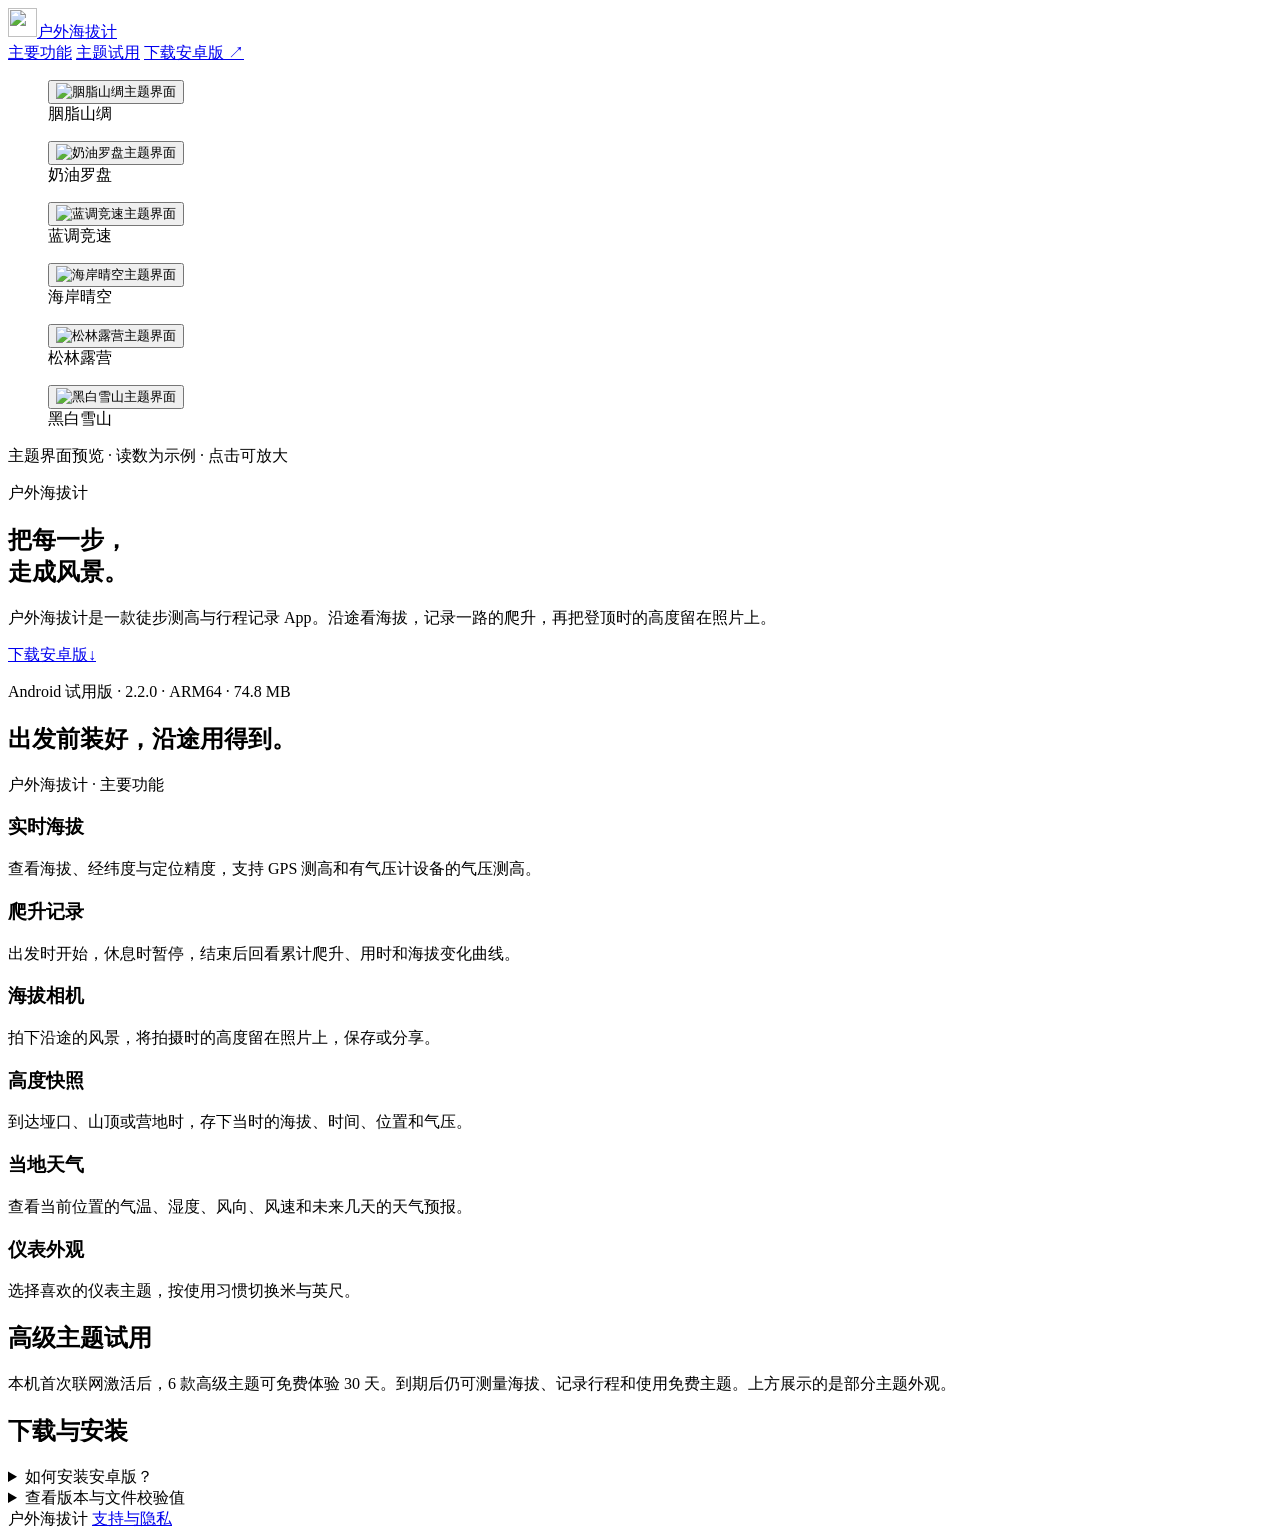
==== altitude/index.html @ b6ecfa99 "Add altitude Android download page" ====
<!doctype html>
<html lang="zh-CN"><head>
  <meta charset="utf-8">
  <meta name="viewport" content="width=device-width, initial-scale=1">
  <meta name="theme-color" content="#152823">
  <meta name="description" content="户外海拔计是一款徒步测高与行程记录 App。沿途看海拔，记录一路的爬升，再把登顶时的高度留在照片上。下载 Android 2.2.0 试用版。">
  <meta property="og:title" content="户外海拔计 · 把每一步，走成风景">
  <meta property="og:description" content="实时海拔、爬升记录、海拔相机，还有不同风格的仪表主题。">
  <meta property="og:image" content="https://support.huawuque.vip/altitude/app-icon.png">
  <meta property="og:url" content="https://support.huawuque.vip/altitude/">
  <link rel="canonical" href="https://support.huawuque.vip/altitude/">
  <link rel="icon" href="app-icon.png" type="image/png">
  <link rel="stylesheet" href="styles.css">
  <script src="page.js" defer=""></script>
  <title>户外海拔计 · 安卓版下载</title>
</head>
<body>
  <header class="wrap header">
    <a class="brand" href="./"><img src="app-icon.png" width="29" height="29" alt="">户外海拔计</a>
    <nav aria-label="页面导航">
      <a href="#features">主要功能</a>
      <a href="#trial">主题试用</a>
      <a href="#download">下载安卓版 ↗</a>
    </nav>
  </header>
  <section class="gallery" aria-label="六款主题预览">
    <div class="theme-scroll" tabindex="0" aria-label="主题预览，可左右滑动或使用方向键滚动">
      <div class="wrap themes">
            <figure>
              <button class="phone" type="button" aria-label="放大查看胭脂山绸主题">
                <img src="crimson.webp" alt="胭脂山绸主题界面" width="360" height="760">
              </button>
              <figcaption>胭脂山绸</figcaption>
            </figure>
            <figure>
              <button class="phone" type="button" aria-label="放大查看奶油罗盘主题">
                <img src="ivory.webp" alt="奶油罗盘主题界面" width="360" height="760">
              </button>
              <figcaption>奶油罗盘</figcaption>
            </figure>
            <figure>
              <button class="phone" type="button" aria-label="放大查看蓝调竞速主题">
                <img src="cobalt.webp" alt="蓝调竞速主题界面" width="360" height="760">
              </button>
              <figcaption>蓝调竞速</figcaption>
            </figure>
            <figure>
              <button class="phone" type="button" aria-label="放大查看海岸晴空主题">
                <img src="coast.webp" alt="海岸晴空主题界面" width="360" height="760">
              </button>
              <figcaption>海岸晴空</figcaption>
            </figure>
            <figure>
              <button class="phone" type="button" aria-label="放大查看松林露营主题">
                <img src="forest.webp" alt="松林露营主题界面" width="360" height="760">
              </button>
              <figcaption>松林露营</figcaption>
            </figure>
            <figure>
              <button class="phone" type="button" aria-label="放大查看黑白雪山主题">
                <img src="alpine.webp" alt="黑白雪山主题界面" width="360" height="760">
              </button>
              <figcaption>黑白雪山</figcaption>
            </figure>
      </div>
    </div>
    <p class="wrap gallery-note">主题界面预览 · 读数为示例 · 点击可放大</p>
  </section>
  <main class="wrap">
    <section class="hero" aria-labelledby="hero-title">
      <div class="title">
        <p class="eyebrow">户外海拔计</p>
        <h1 id="hero-title">把每一步，<br>走成风景。</h1>
      </div>
      <div class="intro">
        <p>户外海拔计是一款徒步测高与行程记录 App。沿途看海拔，记录一路的爬升，再把登顶时的高度留在照片上。</p>
        <a class="download" id="download" href="https://github.com/StarkYYYYY/mediatoolapp/releases/download/altitude-v2.2.0/altitude-arm64.apk">下载安卓版<span aria-hidden="true">↓</span></a>
        <p class="version">Android 试用版 · 2.2.0 · ARM64 · <span id="apk-size">74.8 MB</span></p>
        <p class="browser-hint" hidden="">如果当前页面无法开始下载，请使用右上角菜单，在手机浏览器中打开后下载。</p>
      </div>
    </section>
    <section class="features" id="features" aria-labelledby="features-title">
      <div class="feature-head">
        <h2 id="features-title">出发前装好，沿途用得到。</h2>
        <span>户外海拔计 · 主要功能</span>
      </div>
      <div class="feature-grid">
        <article><h3>实时海拔</h3><p>查看海拔、经纬度与定位精度，支持 GPS 测高和有气压计设备的气压测高。</p></article>
        <article><h3>爬升记录</h3><p>出发时开始，休息时暂停，结束后回看累计爬升、用时和海拔变化曲线。</p></article>
        <article><h3>海拔相机</h3><p>拍下沿途的风景，将拍摄时的高度留在照片上，保存或分享。</p></article>
        <article><h3>高度快照</h3><p>到达垭口、山顶或营地时，存下当时的海拔、时间、位置和气压。</p></article>
        <article><h3>当地天气</h3><p>查看当前位置的气温、湿度、风向、风速和未来几天的天气预报。</p></article>
        <article><h3>仪表外观</h3><p>选择喜欢的仪表主题，按使用习惯切换米与英尺。</p></article>
      </div>
    </section>
    <aside class="trial" id="trial">
      <h2>高级主题试用</h2>
      <p>本机首次联网激活后，6 款高级主题可免费体验 30 天。到期后仍可测量海拔、记录行程和使用免费主题。上方展示的是部分主题外观。</p>
    </aside>
    <section class="installation" aria-labelledby="installation-title">
      <h2 id="installation-title">下载与安装</h2>
      <details><summary>如何安装安卓版？</summary><p>在安卓手机浏览器中点击「下载安卓版」。下载完成后，打开下载列表中的 APK，按系统提示允许当前浏览器安装应用，再完成安装。适用于 Android 7.0 及以上的 ARM64 手机。</p></details>
      <details><summary>查看版本与文件校验值</summary><p>版本 2.2.0 · 构建 4201</p><p>SHA-256</p><code id="apk-sha">3c5c90d299247d91d256b9e269c5d839538a8abd97ae98e6d84b58794402d2b8</code></details>
    </section>
  </main>
  <footer class="wrap">
    <span>户外海拔计</span>
    <a href="https://support.huawuque.vip/altitudemeter_appstore_support_privacy.html">支持与隐私</a>
  </footer>
  <dialog class="theme-dialog" aria-label="主题界面放大预览">
    <button class="close-dialog" type="button" aria-label="关闭预览">×</button>
    <img alt="胭脂山绸主题界面" src="http://127.0.0.1:18782/altitude/crimson.webp">
    <p>胭脂山绸</p>
  </dialog>


</body><div id="codex-browser-sidebar-comments-root" style="position: fixed; inset: 0px; pointer-events: none; z-index: 2147483647;"></div></html>
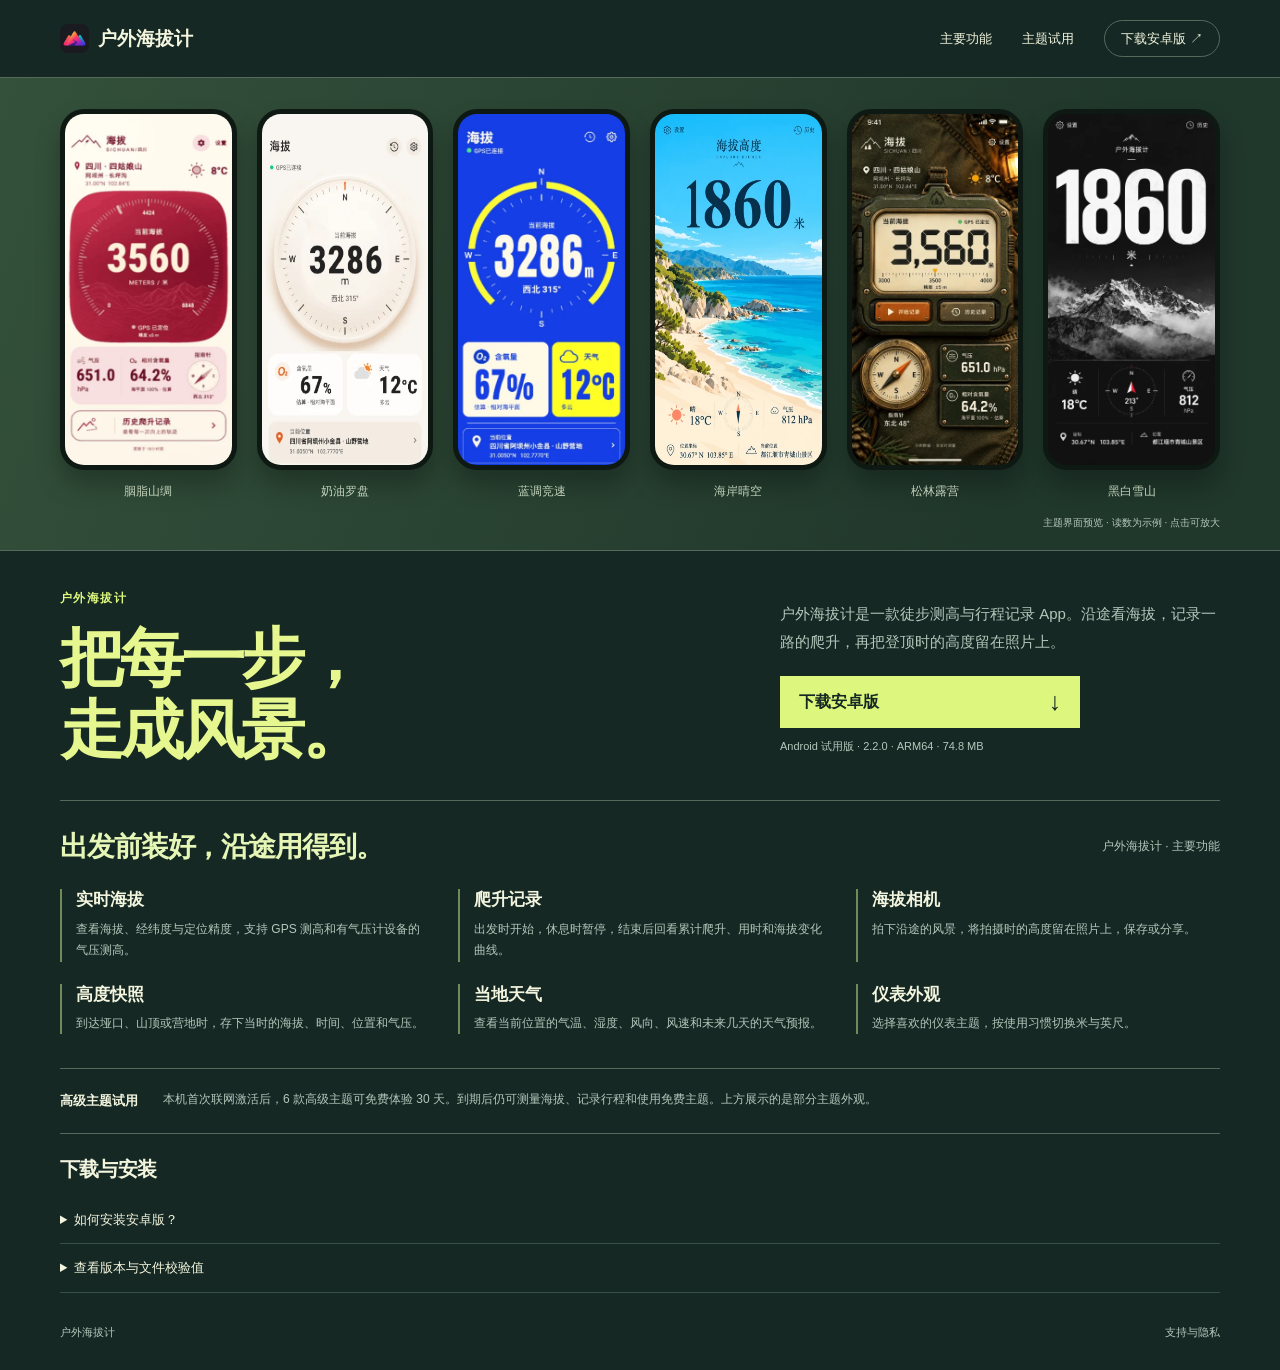
==== commit bf470a7e: "Use clean altitude page source" ====
--- a/altitude/index.html
+++ b/altitude/index.html
@@ -1,5 +1,6 @@
 <!doctype html>
-<html lang="zh-CN"><head>
+<html lang="zh-CN">
+<head>
   <meta charset="utf-8">
   <meta name="viewport" content="width=device-width, initial-scale=1">
   <meta name="theme-color" content="#152823">
@@ -11,7 +12,7 @@
   <link rel="canonical" href="https://support.huawuque.vip/altitude/">
   <link rel="icon" href="app-icon.png" type="image/png">
   <link rel="stylesheet" href="styles.css">
-  <script src="page.js" defer=""></script>
+  <script src="page.js" defer></script>
   <title>户外海拔计 · 安卓版下载</title>
 </head>
 <body>
@@ -76,7 +77,7 @@
         <p>户外海拔计是一款徒步测高与行程记录 App。沿途看海拔，记录一路的爬升，再把登顶时的高度留在照片上。</p>
         <a class="download" id="download" href="https://github.com/StarkYYYYY/mediatoolapp/releases/download/altitude-v2.2.0/altitude-arm64.apk">下载安卓版<span aria-hidden="true">↓</span></a>
         <p class="version">Android 试用版 · 2.2.0 · ARM64 · <span id="apk-size">74.8 MB</span></p>
-        <p class="browser-hint" hidden="">如果当前页面无法开始下载，请使用右上角菜单，在手机浏览器中打开后下载。</p>
+        <p class="browser-hint" hidden>如果当前页面无法开始下载，请使用右上角菜单，在手机浏览器中打开后下载。</p>
       </div>
     </section>
     <section class="features" id="features" aria-labelledby="features-title">
@@ -109,9 +110,8 @@
   </footer>
   <dialog class="theme-dialog" aria-label="主题界面放大预览">
     <button class="close-dialog" type="button" aria-label="关闭预览">×</button>
-    <img alt="胭脂山绸主题界面" src="http://127.0.0.1:18782/altitude/crimson.webp">
-    <p>胭脂山绸</p>
+    <img alt="">
+    <p></p>
   </dialog>
-
-
-</body><div id="codex-browser-sidebar-comments-root" style="position: fixed; inset: 0px; pointer-events: none; z-index: 2147483647;"></div></html>
+</body>
+</html>
--- a/altitude/styles.css
+++ b/altitude/styles.css
@@ -0,0 +1,136 @@
+:root {
+  color-scheme: dark;
+  font-family: -apple-system, "PingFang SC", "Microsoft YaHei", sans-serif;
+  background: #152823;
+  color: #f3f5df;
+  --secondary: #b5c7bc;
+  --line: #536a5c;
+  --accent: #ddf77e;
+}
+* { box-sizing: border-box; }
+html { scroll-behavior: smooth; }
+body { margin: 0; font-size: 15px; line-height: 1.65; -webkit-font-smoothing: antialiased; }
+a { color: inherit; text-decoration: none; }
+h1, h2, h3, p, figure { margin: 0; }
+button { font: inherit; }
+a:focus-visible, button:focus-visible, summary:focus-visible, .theme-scroll:focus-visible {
+  outline: 3px solid var(--accent);
+  outline-offset: 5px;
+}
+.wrap { width: min(100% - 96px, 1160px); margin-inline: auto; }
+.header { min-height: 77px; display: flex; align-items: center; justify-content: space-between; gap: 20px; }
+.brand { display: flex; gap: 9px; align-items: center; font-size: 19px; font-weight: 750; white-space: nowrap; }
+.brand img { border-radius: 8px; }
+nav { display: flex; gap: 30px; align-items: center; font-size: 13px; }
+nav a:last-child { border: 1px solid var(--line); padding: 7px 16px; border-radius: 30px; }
+.gallery {
+  background: linear-gradient(110deg, #34513b, #20372b 80%);
+  border-block: 1px solid var(--line);
+  padding: 31px 0 18px;
+}
+.themes { display: grid; grid-template-columns: repeat(6, minmax(0, 1fr)); gap: 20px; }
+.phone {
+  display: block;
+  position: relative;
+  width: 100%;
+  aspect-ratio: 0.49;
+  padding: 0;
+  border: 5px solid #0e1913;
+  border-radius: 24px;
+  overflow: hidden;
+  background: #0e1913;
+  box-shadow: 0 15px 24px #0004;
+  cursor: zoom-in;
+  transition: transform 180ms ease;
+}
+.phone:hover { transform: translateY(-4px); }
+.phone img { display: block; width: 100%; height: 100%; object-fit: fill; }
+figcaption { text-align: center; color: #d3e3ca; margin-top: 12px; font-size: 12px; font-weight: 550; }
+.gallery-note { font-size: 10px; color: var(--secondary); text-align: right; margin-top: 14px; }
+.hero { padding-block: 38px 34px; display: flex; align-items: center; gap: 48px; justify-content: space-between; }
+.title { flex: 1.1; }
+.eyebrow { color: var(--accent); margin-bottom: 13px; font-size: 12px; font-weight: 650; letter-spacing: 0.12em; }
+h1 { color: #e5f78e; font-size: clamp(46px, 5vw, 66px); font-weight: 800; letter-spacing: -0.055em; line-height: 1.13; }
+.intro { flex: 1; max-width: 440px; min-width: 0; }
+.intro > p:first-child { color: var(--secondary); font-size: 15px; line-height: 1.85; }
+.download {
+  display: flex;
+  align-items: center;
+  justify-content: space-between;
+  min-height: 51px;
+  max-width: 300px;
+  margin-top: 20px;
+  padding: 13px 19px;
+  background: var(--accent);
+  color: #152823;
+  font-size: 16px;
+  font-weight: 750;
+}
+.download:hover { background: #e9ffa2; }
+.download span { font: 25px/1 Arial, sans-serif; }
+.version { margin-top: 9px; color: var(--secondary); font-size: 11px; }
+.browser-hint { margin-top: 12px; font-size: 12px; color: #e5f78e; }
+.features { border-top: 1px solid var(--line); padding-block: 26px 34px; }
+.feature-head { display: flex; align-items: center; justify-content: space-between; gap: 20px; }
+h2 { font-size: 28px; line-height: 1.4; letter-spacing: -0.04em; }
+.feature-head h2 { color: #e6f6b6; }
+.feature-head > span { color: var(--secondary); font-size: 12px; }
+.feature-grid { display: grid; grid-template-columns: repeat(3, minmax(0, 1fr)); gap: 22px 34px; margin-top: 23px; }
+.feature-grid article { border-left: 2px solid #6e8c5a; padding-left: 14px; }
+h3 { margin-bottom: 7px; font-size: 17px; line-height: 1.3; }
+.feature-grid p { color: var(--secondary); font-size: 12px; line-height: 1.8; }
+.trial { display: flex; gap: 25px; align-items: flex-start; border-top: 1px solid var(--line); padding-block: 20px; }
+.trial h2 { flex-shrink: 0; font-size: 13px; letter-spacing: 0; line-height: 1.8; }
+.trial p { font-size: 12px; line-height: 1.8; color: var(--secondary); }
+.installation { border-top: 1px solid var(--line); padding-block: 21px 10px; }
+.installation h2 { font-size: 20px; margin-bottom: 13px; }
+details { border-bottom: 1px solid #385146; }
+summary { cursor: pointer; font-size: 13px; padding: 13px 0; }
+details p { font-size: 12px; color: var(--secondary); margin-bottom: 10px; max-width: 740px; }
+code { display: block; margin-bottom: 14px; color: var(--secondary); overflow-wrap: anywhere; font-size: 11px; }
+footer { display: flex; justify-content: space-between; padding-block: 20px 29px; font-size: 11px; color: var(--secondary); }
+.theme-dialog { width: min(430px, calc(100% - 40px)); max-height: 94dvh; border: 1px solid var(--line); padding: 42px 22px 16px; border-radius: 20px; background: #152823; }
+.theme-dialog::backdrop { background: #06130edc; }
+.theme-dialog img { display: block; max-width: 100%; max-height: 74dvh; margin: auto; object-fit: contain; border-radius: 12px; }
+.theme-dialog p { text-align: center; margin-top: 12px; }
+.close-dialog { position: absolute; right: 8px; top: 2px; width: 44px; height: 40px; border: 0; background: transparent; color: #f3f5df; font-size: 28px; cursor: pointer; }
+@media (max-width: 700px) {
+  .wrap { width: calc(100% - 40px); }
+  .header { min-height: 66px; gap: 10px; }
+  .brand { font-size: 17px; }
+  nav { gap: 0; }
+  nav a { display: none; }
+  nav a:last-child { display: block; padding: 6px 12px; font-size: 12px; white-space: nowrap; }
+  .gallery { padding-block: 23px 15px; }
+  .theme-scroll { overflow-x: auto; scroll-snap-type: x mandatory; padding: 0 20px 12px; scrollbar-width: thin; scrollbar-color: #7f9c70 transparent; }
+  .theme-scroll .themes { width: max-content; margin: 0; grid-template-columns: repeat(6, 140px); gap: 15px; }
+  .themes figure { scroll-snap-align: start; }
+  .phone { border-width: 4px; border-radius: 21px; }
+  .gallery-note { margin-top: 4px; text-align: left; }
+  .hero { display: block; padding-block: 28px 29px; }
+  .eyebrow { font-size: 11px; margin-bottom: 10px; }
+  h1 { font-size: 40px; line-height: 1.17; }
+  .intro { margin-top: 17px; max-width: 100%; }
+  .intro > p:first-child { font-size: 14px; line-height: 1.8; }
+  .download { max-width: 100%; margin-top: 19px; }
+  .version { font-size: 10px; }
+  .features { padding-top: 24px; }
+  .feature-head h2 { font-size: 24px; }
+  .feature-head > span { display: none; }
+  .feature-grid { grid-template-columns: 1fr 1fr; gap: 24px 18px; }
+  .feature-grid article { padding-left: 10px; }
+  .feature-grid h3 { font-size: 15px; }
+  .trial { display: block; }
+  .trial h2 { margin-bottom: 7px; }
+}
+@media (max-width: 360px) {
+  .wrap { width: calc(100% - 32px); }
+  .brand { gap: 6px; font-size: 15px; }
+  .brand img { width: 25px; height: 25px; }
+  nav a:last-child { padding-inline: 9px; }
+  h1 { font-size: 36px; }
+}
+@media (prefers-reduced-motion: reduce) {
+  html { scroll-behavior: auto; }
+  .phone { transition: none; }
+}
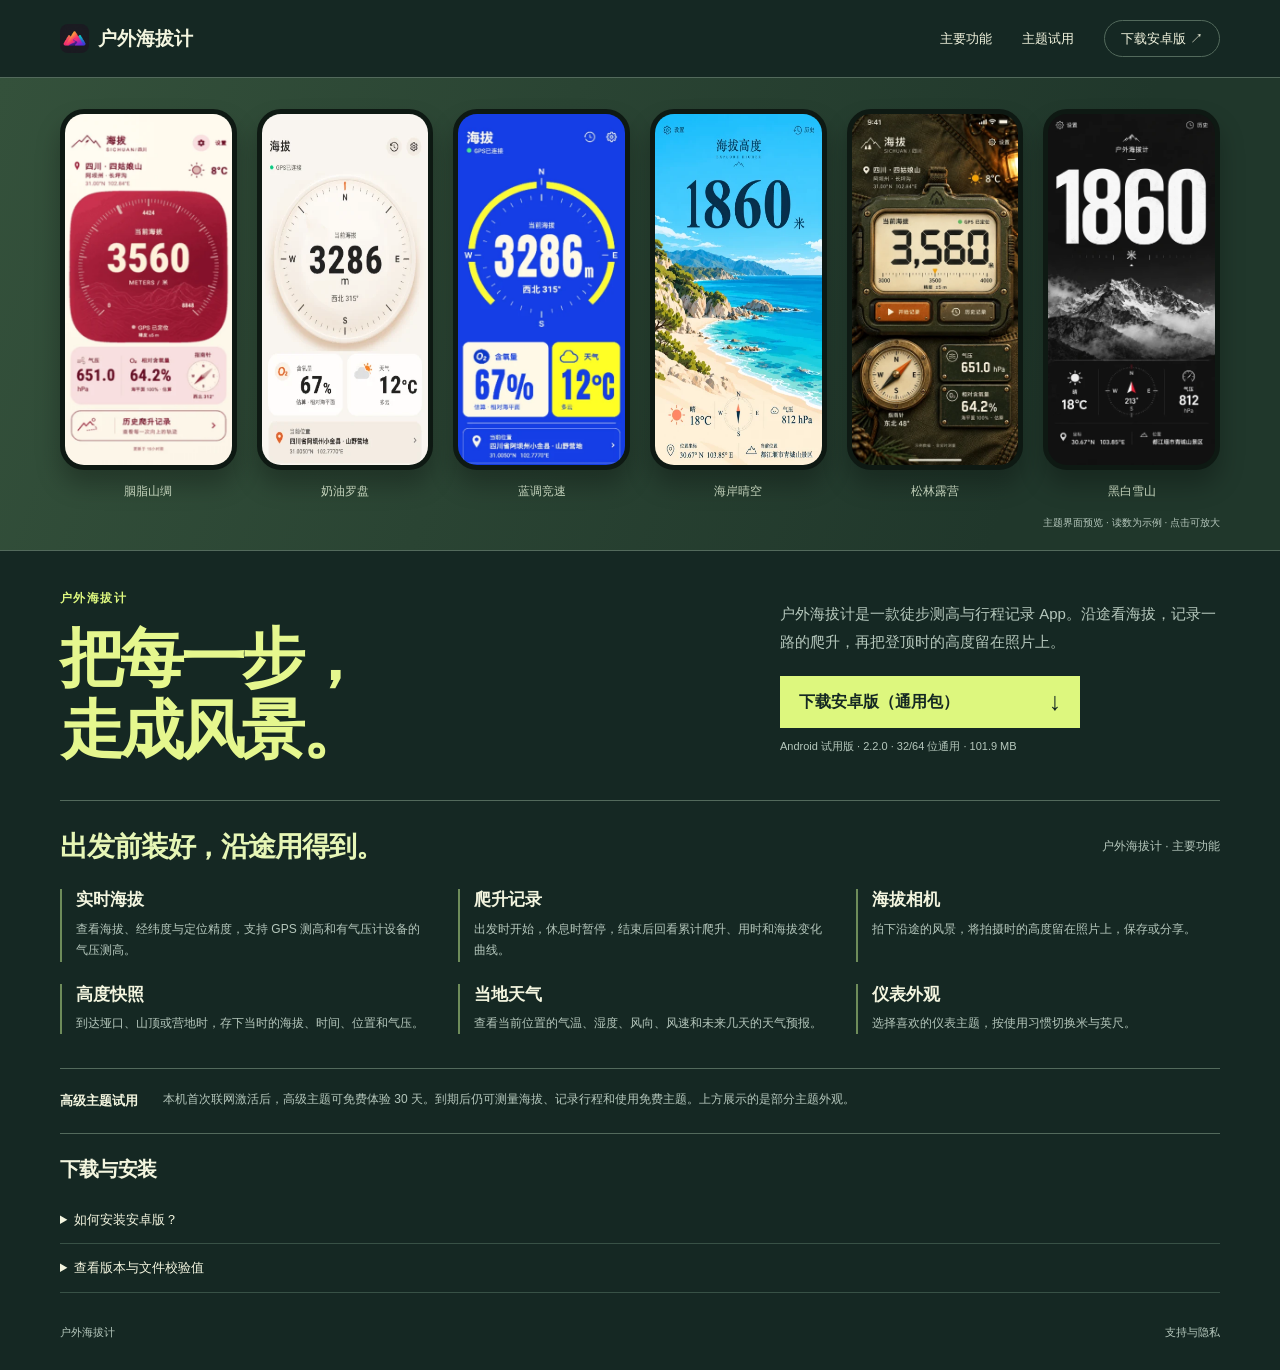
==== commit 852be055: "Use universal Android APK for broader device compatibility" ====
--- a/altitude/index.html
+++ b/altitude/index.html
@@ -75,8 +75,8 @@
       </div>
       <div class="intro">
         <p>户外海拔计是一款徒步测高与行程记录 App。沿途看海拔，记录一路的爬升，再把登顶时的高度留在照片上。</p>
-        <a class="download" id="download" href="https://github.com/StarkYYYYY/mediatoolapp/releases/download/altitude-v2.2.0/altitude-arm64.apk">下载安卓版<span aria-hidden="true">↓</span></a>
-        <p class="version">Android 试用版 · 2.2.0 · ARM64 · <span id="apk-size">74.8 MB</span></p>
+        <a class="download" id="download" href="https://github.com/StarkYYYYY/mediatoolapp/releases/download/altitude-v2.2.0/altitude-universal.apk">下载安卓版（通用包）<span aria-hidden="true">↓</span></a>
+        <p class="version">Android 试用版 · 2.2.0 · 32/64 位通用 · <span id="apk-size">101.9 MB</span></p>
         <p class="browser-hint" hidden>如果当前页面无法开始下载，请使用右上角菜单，在手机浏览器中打开后下载。</p>
       </div>
     </section>
@@ -96,12 +96,12 @@
     </section>
     <aside class="trial" id="trial">
       <h2>高级主题试用</h2>
-      <p>本机首次联网激活后，6 款高级主题可免费体验 30 天。到期后仍可测量海拔、记录行程和使用免费主题。上方展示的是部分主题外观。</p>
+      <p>本机首次联网激活后，高级主题可免费体验 30 天。到期后仍可测量海拔、记录行程和使用免费主题。上方展示的是部分主题外观。</p>
     </aside>
     <section class="installation" aria-labelledby="installation-title">
       <h2 id="installation-title">下载与安装</h2>
-      <details><summary>如何安装安卓版？</summary><p>在安卓手机浏览器中点击「下载安卓版」。下载完成后，打开下载列表中的 APK，按系统提示允许当前浏览器安装应用，再完成安装。适用于 Android 7.0 及以上的 ARM64 手机。</p></details>
-      <details><summary>查看版本与文件校验值</summary><p>版本 2.2.0 · 构建 4201</p><p>SHA-256</p><code id="apk-sha">3c5c90d299247d91d256b9e269c5d839538a8abd97ae98e6d84b58794402d2b8</code></details>
+      <details><summary>如何安装安卓版？</summary><p>在安卓手机浏览器中点击「下载安卓版（通用包）」。下载完成后，打开下载列表中的 APK，按系统提示允许当前浏览器安装应用，再完成安装。适用于 Android 7.0 及以上系统，包含 ARM32、ARM64 和 x86_64 三种架构，可用于常见的 32 位和 64 位安卓手机。</p></details>
+      <details><summary>查看版本与文件校验值</summary><p>版本 2.2.0 · 构建 4202 · ARM32 / ARM64 / x86_64</p><p>SHA-256</p><code id="apk-sha">968c7fa6579829b6814a3f19dfc6262d526b72677e1730edacd7622520443258</code></details>
     </section>
   </main>
   <footer class="wrap">
